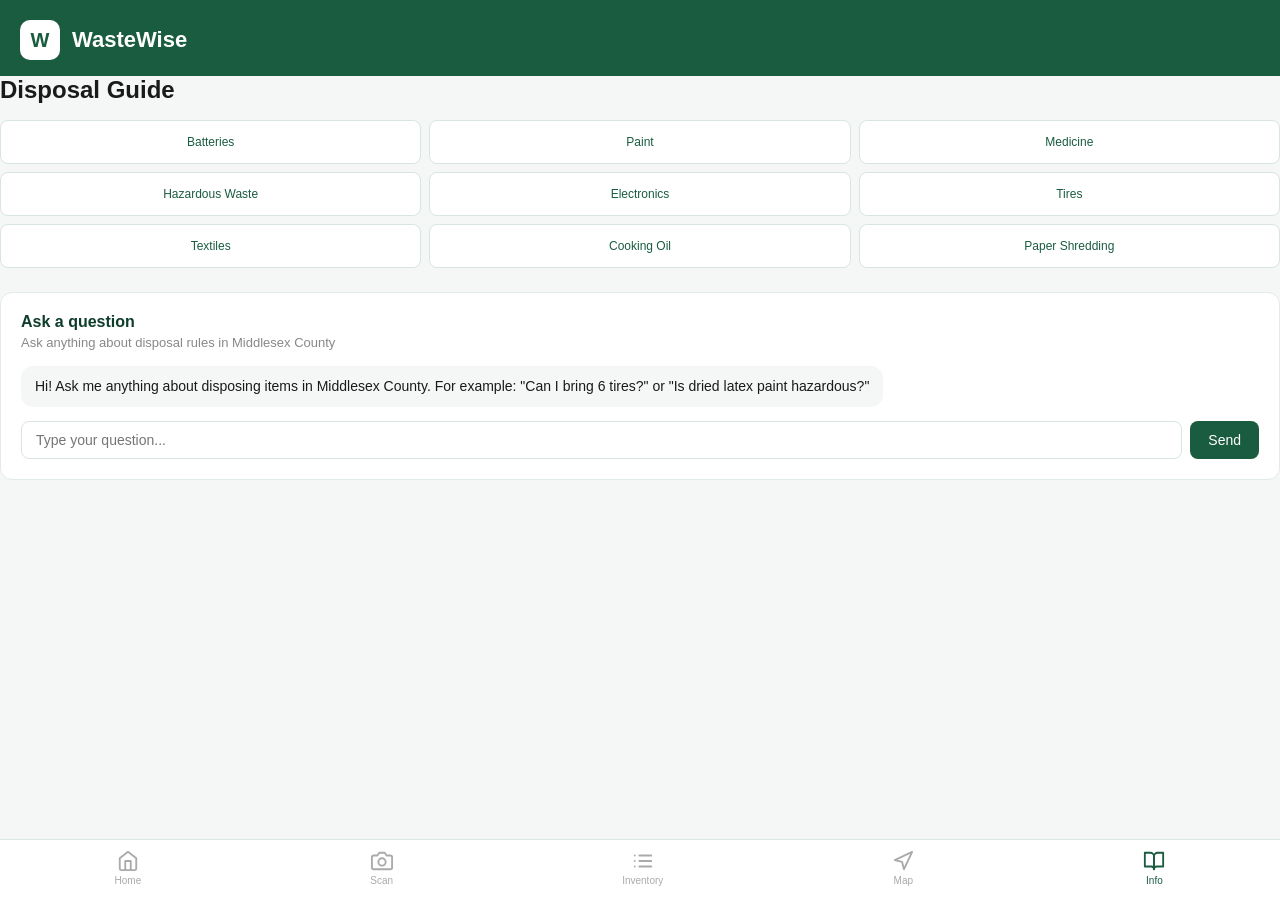
==== frontend/info.html @ eec0df0b "add info page and chatbot" ====
<!DOCTYPE html>
<html lang="en">
<head>
  <meta charset="UTF-8" />
  <meta name="viewport" content="width=device-width, initial-scale=1.0" />
  <title>Info — WasteWise</title>
  <link rel="stylesheet" href="css/style.css" />
</head>
<body>

  <header class="header">
    <div class="header-inner">
      <div class="logo-mark">W</div>
      <div class="logo-text">WasteWise</div>
    </div>
  </header>

  <section class="page-wrap">
    <h1 class="page-title" style="margin-bottom:16px">Disposal Guide</h1>

    <!-- Category buttons -->
    <div class="info-grid">
      <button class="info-cat-btn" onclick="showCategory('rechargeable_batteries')">Batteries</button>
      <button class="info-cat-btn" onclick="showCategory('paint')">Paint</button>
      <button class="info-cat-btn" onclick="showCategory('medicine')">Medicine</button>
      <button class="info-cat-btn" onclick="showCategory('household_hazardous_waste')">Hazardous Waste</button>
      <button class="info-cat-btn" onclick="showCategory('electronics')">Electronics</button>
      <button class="info-cat-btn" onclick="showCategory('tires')">Tires</button>
      <button class="info-cat-btn" onclick="showCategory('textiles')">Textiles</button>
      <button class="info-cat-btn" onclick="showCategory('cooking_oil')">Cooking Oil</button>
      <button class="info-cat-btn" onclick="showCategory('paper_shredding')">Paper Shredding</button>
    </div>

    <!-- Category detail panel -->
    <div class="cat-detail" id="cat-detail" style="display:none">
      <button class="back-btn" onclick="hideCategory()">Back to categories</button>
      <div class="cat-detail-name" id="cat-detail-name"></div>
      <div class="cat-detail-rules" id="cat-detail-rules"></div>
      <div class="cat-detail-section">Accepted items</div>
      <ul class="cat-detail-list" id="cat-accepted"></ul>
      <div class="cat-detail-section">Not accepted</div>
      <ul class="cat-detail-list" id="cat-not-accepted"></ul>
      <div class="cat-detail-section">Important rules</div>
      <ul class="cat-detail-list" id="cat-nuances"></ul>
    </div>

    <!-- AI Chatbot -->
    <div class="chatbot-wrap" id="chatbot-wrap">
      <div class="chatbot-title">Ask a question</div>
      <div class="chatbot-subtitle">Ask anything about disposal rules in Middlesex County</div>
      <div class="chat-messages" id="chat-messages">
        <div class="chat-bubble assistant">Hi! Ask me anything about disposing items in Middlesex County. For example: "Can I bring 6 tires?" or "Is dried latex paint hazardous?"</div>
      </div>
      <div class="chat-input-row">
        <input type="text" id="chat-input" class="chat-input" placeholder="Type your question..." />
        <button class="chat-send-btn" id="chat-send-btn">Send</button>
      </div>
    </div>
  </section>

  <nav class="bottom-nav">
    <a href="index.html" class="nav-item">
      <svg width="22" height="22" viewBox="0 0 24 24" fill="none" stroke="currentColor" stroke-width="2" stroke-linecap="round" stroke-linejoin="round"><path d="M3 9l9-7 9 7v11a2 2 0 0 1-2 2H5a2 2 0 0 1-2-2z"/><polyline points="9 22 9 12 15 12 15 22"/></svg>
      <span>Home</span>
    </a>
    <a href="scanner.html" class="nav-item">
      <svg width="22" height="22" viewBox="0 0 24 24" fill="none" stroke="currentColor" stroke-width="2" stroke-linecap="round" stroke-linejoin="round"><path d="M23 19a2 2 0 0 1-2 2H3a2 2 0 0 1-2-2V8a2 2 0 0 1 2-2h4l2-3h6l2 3h4a2 2 0 0 1 2 2z"/><circle cx="12" cy="13" r="4"/></svg>
      <span>Scan</span>
    </a>
    <a href="inventory.html" class="nav-item">
      <svg width="22" height="22" viewBox="0 0 24 24" fill="none" stroke="currentColor" stroke-width="2" stroke-linecap="round" stroke-linejoin="round"><line x1="8" y1="6" x2="21" y2="6"/><line x1="8" y1="12" x2="21" y2="12"/><line x1="8" y1="18" x2="21" y2="18"/><line x1="3" y1="6" x2="3.01" y2="6"/><line x1="3" y1="12" x2="3.01" y2="12"/><line x1="3" y1="18" x2="3.01" y2="18"/></svg>
      <span>Inventory</span>
    </a>
    <a href="map.html" class="nav-item">
      <svg width="22" height="22" viewBox="0 0 24 24" fill="none" stroke="currentColor" stroke-width="2" stroke-linecap="round" stroke-linejoin="round"><polygon points="3 11 22 2 13 21 11 13 3 11"/></svg>
      <span>Map</span>
    </a>
    <a href="info.html" class="nav-item active">
      <svg width="22" height="22" viewBox="0 0 24 24" fill="none" stroke="currentColor" stroke-width="2" stroke-linecap="round" stroke-linejoin="round"><path d="M2 3h6a4 4 0 0 1 4 4v14a3 3 0 0 0-3-3H2z"/><path d="M22 3h-6a4 4 0 0 0-4 4v14a3 3 0 0 1 3-3h7z"/></svg>
      <span>Info</span>
    </a>
  </nav>

  <script src="js/info.js"></script>
</body>
</html>
---- frontend/css/style.css ----
* {
    margin: 0;
    padding: 0;
    box-sizing: border-box;
  }
  
  body {
    font-family: -apple-system, BlinkMacSystemFont, "Segoe UI", sans-serif;
    background: #f4f7f5;
    color: #1a1a1a;
    padding-bottom: 80px;
  }
  
  a {
    text-decoration: none;
    color: inherit;
  }
  
  .header {
    background: #1a5c40;
    color: white;
    padding: 20px 20px 16px;
  }
  
  .header-inner {
    display: flex;
    align-items: center;
    gap: 12px;
  }
  
  .logo-mark {
    width: 40px;
    height: 40px;
    background: white;
    color: #1a5c40;
    border-radius: 10px;
    font-size: 20px;
    font-weight: 800;
    display: flex;
    align-items: center;
    justify-content: center;
  }
  
  .logo-text {
    font-size: 22px;
    font-weight: 700;
  }
  
  .tagline {
    font-size: 12px;
    opacity: 0.75;
    margin-top: 6px;
    margin-left: 52px;
  }
  
  .hero {
    background: white;
    text-align: center;
    padding: 36px 24px 28px;
    border-bottom: 1px solid #e2ebe6;
  }
  
  .hero-label {
    font-size: 14px;
    color: #666;
    margin-bottom: 16px;
  }
  
  .scan-btn {
    display: inline-block;
    background: #1a5c40;
    color: white;
    font-size: 16px;
    font-weight: 600;
    padding: 16px 48px;
    border-radius: 6px;
    transition: background 0.2s;
  }
  
  .scan-btn:hover {
    background: #144d35;
  }
  
  .hero-or {
    font-size: 12px;
    color: #999;
    margin-top: 14px;
  }
  
  .categories {
    padding: 20px 16px;
  }
  
  .cat-grid {
    display: grid;
    grid-template-columns: repeat(3, 1fr);
    gap: 8px;
  }
  
  .cat-btn {
    background: white;
    border: 1px solid #d8e6de;
    border-radius: 8px;
    padding: 14px 6px;
    text-align: center;
    font-size: 12px;
    font-weight: 500;
    color: #1a5c40;
    transition: background 0.15s;
  }
  
  .cat-btn:hover {
    background: #eaf3ee;
  }
  
  .why-us {
    padding: 24px 16px;
    background: white;
    border-top: 1px solid #e2ebe6;
    border-bottom: 1px solid #e2ebe6;
    margin-top: 8px;
  }
  
  .why-us h2,
  .how-to h2 {
    font-size: 16px;
    font-weight: 700;
    color: #1a5c40;
    margin-bottom: 16px;
  }
  
  .why-grid {
    display: grid;
    grid-template-columns: 1fr 1fr;
    gap: 10px;
  }
  
  .why-card {
    background: #f4f7f5;
    border-radius: 10px;
    padding: 14px 12px;
  }
  
  .why-title {
    font-size: 13px;
    font-weight: 600;
    margin-bottom: 5px;
  }
  
  .why-desc {
    font-size: 12px;
    color: #555;
    line-height: 1.55;
  }
  
  .how-to {
    padding: 24px 16px 28px;
  }
  
  .how-list {
    list-style: none;
    display: flex;
    flex-direction: column;
    gap: 12px;
  }
  
  .how-list li {
    display: flex;
    align-items: flex-start;
    gap: 14px;
    background: white;
    border-radius: 10px;
    padding: 14px;
    border: 1px solid #e2ebe6;
    font-size: 14px;
    color: #333;
    line-height: 1.5;
  }
  
  .how-num {
    width: 26px;
    height: 26px;
    background: #1a5c40;
    color: white;
    border-radius: 50%;
    font-size: 13px;
    font-weight: 700;
    display: flex;
    align-items: center;
    justify-content: center;
    flex-shrink: 0;
  }
  
  .bottom-nav {
    position: fixed;
    bottom: 0;
    left: 0;
    right: 0;
    background: white;
    border-top: 1px solid #dde8e2;
    display: flex;
    justify-content: space-around;
    padding: 10px 0 14px;
    z-index: 100;
  }
  
  .nav-item {
    display: flex;
    flex-direction: column;
    align-items: center;
    gap: 3px;
    color: #aaa;
    font-size: 10px;
    font-weight: 500;
  }
  
  .nav-item.active,
  .nav-item:hover {
    color: #1a5c40;
  }
  
  .nav-item span {
    font-size: 10px;
  }

  /* ── Scanner page ── */
.scanner-wrap {
    padding: 24px 16px;
    max-width: 480px;
    margin: 0 auto;
  }
  
  .scanner-instruction {
    font-size: 15px;
    color: #444;
    line-height: 1.6;
    text-align: center;
    margin-bottom: 24px;
  }
  
  .upload-box {
    display: flex;
    flex-direction: column;
    align-items: center;
    justify-content: center;
    gap: 14px;
    border: 2px dashed #a8cdbf;
    border-radius: 14px;
    padding: 48px 24px;
    cursor: pointer;
    background: white;
    transition: background 0.15s;
  }
  
  .upload-box:hover {
    background: #eaf3ee;
  }
  
  .upload-label {
    font-size: 14px;
    color: #1a5c40;
    font-weight: 500;
    text-align: center;
  }
  
  .preview-img {
    width: 100%;
    border-radius: 12px;
    margin-bottom: 16px;
    object-fit: cover;
    max-height: 300px;
  }
  
  .analyzing-msg {
    text-align: center;
    font-size: 15px;
    color: #1a5c40;
    font-weight: 500;
    padding: 16px;
    animation: pulse 1.5s ease-in-out infinite;
  }
  
  @keyframes pulse {
    0%, 100% { opacity: 1; }
    50% { opacity: 0.4; }
  }
  
  .result-card {
    background: #1a5c40;
    color: white;
    border-radius: 12px;
    padding: 20px;
    margin-bottom: 16px;
  }
  
  .result-item-name {
    font-size: 20px;
    font-weight: 700;
    margin-bottom: 4px;
  }
  
  .result-category {
    font-size: 13px;
    opacity: 0.8;
  }
  
  .result-section {
    background: white;
    border-radius: 12px;
    padding: 16px;
    margin-bottom: 12px;
    border: 1px solid #e2ebe6;
  }
  
  .result-section-title {
    font-size: 12px;
    font-weight: 700;
    text-transform: uppercase;
    letter-spacing: 0.06em;
    color: #1a5c40;
    margin-bottom: 10px;
  }
  
  .result-rules {
    font-size: 14px;
    color: #333;
    line-height: 1.6;
  }
  
  .location-card {
    border: 1px solid #e2ebe6;
    border-radius: 10px;
    padding: 12px 14px;
    margin-bottom: 8px;
    background: #f9fbfa;
  }
  
  .location-name {
    font-size: 14px;
    font-weight: 600;
    color: #1a1a1a;
    margin-bottom: 4px;
  }
  
  .location-address {
    font-size: 12px;
    color: #666;
    margin-bottom: 4px;
  }
  
  .location-hours {
    font-size: 12px;
    color: #1a5c40;
    font-weight: 500;
    margin-bottom: 8px;
  }
  
  .directions-btn {
    font-size: 12px;
    color: white;
    background: #1a5c40;
    border: none;
    border-radius: 6px;
    padding: 6px 14px;
    cursor: pointer;
    font-weight: 500;
  }
  
  .result-actions {
    display: flex;
    flex-direction: column;
    gap: 10px;
    margin-top: 16px;
  }
  
  .action-btn {
    width: 100%;
    padding: 15px;
    border-radius: 8px;
    font-size: 15px;
    font-weight: 600;
    cursor: pointer;
    border: none;
    transition: background 0.2s;
  }
  
  .action-btn.primary {
    background: #1a5c40;
    color: white;
  }
  
  .action-btn.secondary {
    background: white;
    color: #1a5c40;
    border: 1px solid #1a5c40;
  }
  
  .rescan-btn {
    display: block;
    width: 100%;
    margin-top: 12px;
    padding: 12px;
    background: white;
    border: 1px solid #1a5c40;
    color: #1a5c40;
    border-radius: 8px;
    font-size: 14px;
    font-weight: 500;
    cursor: pointer;
  }
  
  .error-msg {
    background: #fff0f0;
    border: 1px solid #f5c6c6;
    border-radius: 10px;
    padding: 16px;
    font-size: 14px;
    color: #c0392b;
    text-align: center;
    margin-bottom: 16px;
    line-height: 1.5;
  }

  /* ── Info page ── */
.info-grid {
  display: grid;
  grid-template-columns: repeat(3, 1fr);
  gap: 8px;
  margin-bottom: 24px;
}

.info-cat-btn {
  background: white;
  border: 1px solid #d8e6de;
  border-radius: 8px;
  padding: 14px 6px;
  text-align: center;
  font-size: 12px;
  font-weight: 500;
  color: #1a5c40;
  cursor: pointer;
  transition: background 0.15s;
}

.info-cat-btn:hover {
  background: #eaf3ee;
}

.cat-detail {
  background: white;
  border: 1px solid #e2ebe6;
  border-radius: 12px;
  padding: 20px;
  margin-bottom: 24px;
}

.back-btn {
  font-size: 13px;
  color: #1a5c40;
  background: none;
  border: none;
  cursor: pointer;
  padding: 0;
  margin-bottom: 14px;
  font-weight: 500;
}

.cat-detail-name {
  font-size: 18px;
  font-weight: 700;
  color: #0f3d2b;
  margin-bottom: 8px;
}

.cat-detail-rules {
  font-size: 14px;
  color: #444;
  line-height: 1.6;
  margin-bottom: 16px;
}

.cat-detail-section {
  font-size: 11px;
  font-weight: 700;
  text-transform: uppercase;
  letter-spacing: 0.06em;
  color: #1a5c40;
  margin-bottom: 6px;
  margin-top: 12px;
}

.cat-detail-list {
  padding-left: 18px;
  margin: 0 0 8px;
}

.cat-detail-list li {
  font-size: 13px;
  color: #444;
  line-height: 1.7;
}

/* ── Chatbot ── */
.chatbot-wrap {
  background: white;
  border: 1px solid #e2ebe6;
  border-radius: 12px;
  padding: 20px;
  margin-bottom: 24px;
}

.chatbot-title {
  font-size: 16px;
  font-weight: 700;
  color: #0f3d2b;
  margin-bottom: 4px;
}

.chatbot-subtitle {
  font-size: 13px;
  color: #888;
  margin-bottom: 16px;
}

.chat-messages {
  display: flex;
  flex-direction: column;
  gap: 10px;
  margin-bottom: 14px;
  max-height: 300px;
  overflow-y: auto;
}

.chat-bubble {
  padding: 10px 14px;
  border-radius: 12px;
  font-size: 14px;
  line-height: 1.5;
  max-width: 85%;
}

.chat-bubble.assistant {
  background: #f4f7f5;
  color: #1a1a1a;
  align-self: flex-start;
}

.chat-bubble.user {
  background: #1a5c40;
  color: white;
  align-self: flex-end;
}

.chat-bubble.thinking {
  opacity: 0.5;
  font-style: italic;
}

.chat-input-row {
  display: flex;
  gap: 8px;
}

.chat-input {
  flex: 1;
  padding: 10px 14px;
  border: 1px solid #d8e6de;
  border-radius: 8px;
  font-size: 14px;
  outline: none;
}

.chat-input:focus {
  border-color: #1a5c40;
}

.chat-send-btn {
  background: #1a5c40;
  color: white;
  border: none;
  border-radius: 8px;
  padding: 10px 18px;
  font-size: 14px;
  font-weight: 500;
  cursor: pointer;
}
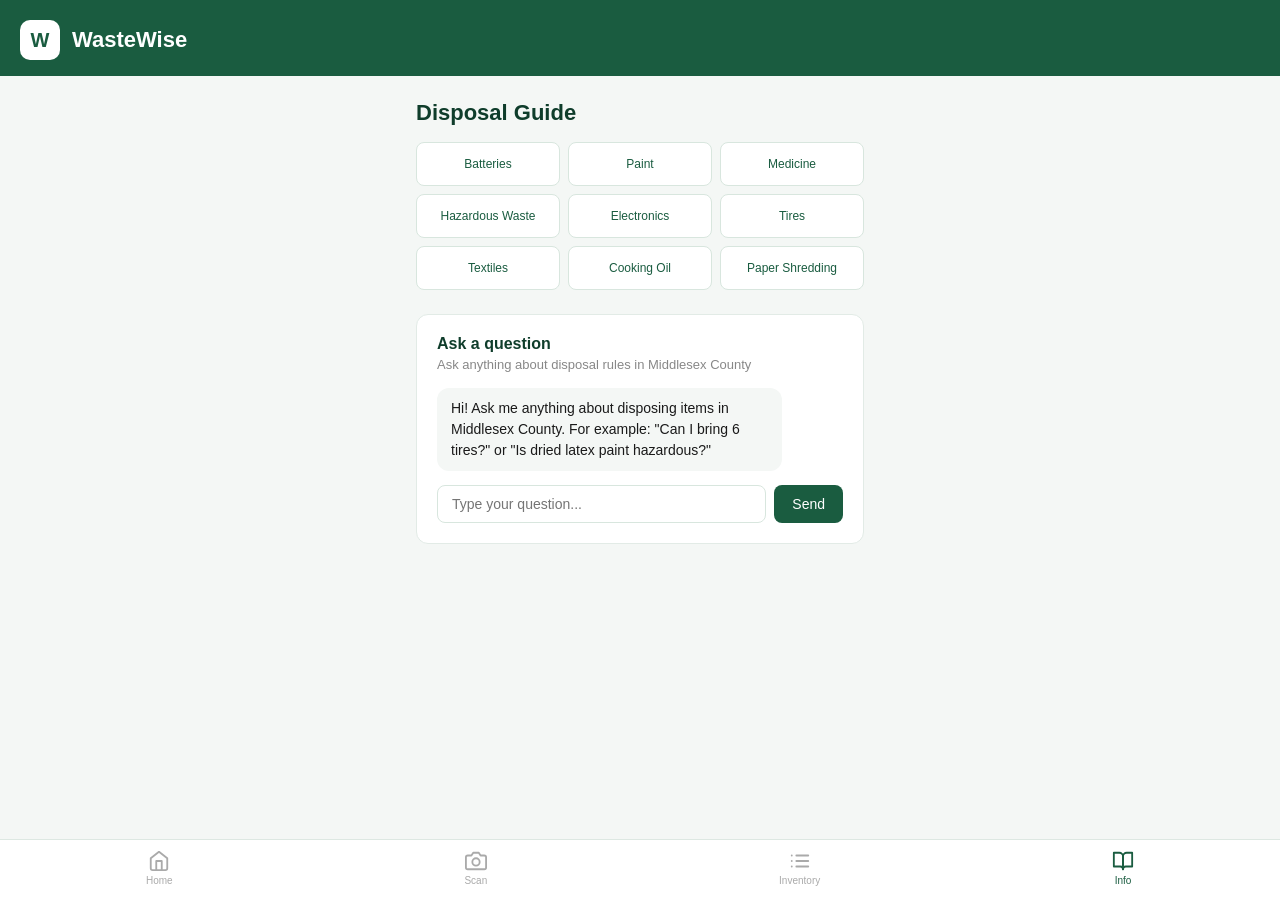
==== commit 448828ae: "remove map from info nav" ====
--- a/frontend/info.html
+++ b/frontend/info.html
@@ -71,10 +71,7 @@
       <svg width="22" height="22" viewBox="0 0 24 24" fill="none" stroke="currentColor" stroke-width="2" stroke-linecap="round" stroke-linejoin="round"><line x1="8" y1="6" x2="21" y2="6"/><line x1="8" y1="12" x2="21" y2="12"/><line x1="8" y1="18" x2="21" y2="18"/><line x1="3" y1="6" x2="3.01" y2="6"/><line x1="3" y1="12" x2="3.01" y2="12"/><line x1="3" y1="18" x2="3.01" y2="18"/></svg>
       <span>Inventory</span>
     </a>
-    <a href="map.html" class="nav-item">
-      <svg width="22" height="22" viewBox="0 0 24 24" fill="none" stroke="currentColor" stroke-width="2" stroke-linecap="round" stroke-linejoin="round"><polygon points="3 11 22 2 13 21 11 13 3 11"/></svg>
-      <span>Map</span>
-    </a>
+  
     <a href="info.html" class="nav-item active">
       <svg width="22" height="22" viewBox="0 0 24 24" fill="none" stroke="currentColor" stroke-width="2" stroke-linecap="round" stroke-linejoin="round"><path d="M2 3h6a4 4 0 0 1 4 4v14a3 3 0 0 0-3-3H2z"/><path d="M22 3h-6a4 4 0 0 0-4 4v14a3 3 0 0 1 3-3h7z"/></svg>
       <span>Info</span>
--- a/frontend/css/style.css
+++ b/frontend/css/style.css
@@ -421,6 +421,159 @@
     line-height: 1.5;
   }
 
+  /* ── Inventory page ── */
+.page-wrap {
+  padding: 24px 16px;
+  max-width: 480px;
+  margin: 0 auto;
+}
+
+.page-title-row {
+  display: flex;
+  align-items: center;
+  justify-content: space-between;
+  margin-bottom: 16px;
+}
+
+.page-title {
+  font-size: 22px;
+  font-weight: 700;
+  color: #0f3d2b;
+}
+
+.clear-btn {
+  font-size: 12px;
+  color: #1a5c40;
+  background: none;
+  border: 1px solid #1a5c40;
+  border-radius: 6px;
+  padding: 6px 12px;
+  cursor: pointer;
+}
+
+.filter-tabs {
+  display: flex;
+  gap: 8px;
+  margin-bottom: 20px;
+}
+
+.filter-tab {
+  padding: 8px 16px;
+  border-radius: 99px;
+  border: 1px solid #d8e6de;
+  background: white;
+  font-size: 13px;
+  font-weight: 500;
+  color: #555;
+  cursor: pointer;
+}
+
+.filter-tab.active {
+  background: #1a5c40;
+  color: white;
+  border-color: #1a5c40;
+}
+
+.empty-state {
+  text-align: center;
+  padding: 48px 24px;
+}
+
+.empty-icon {
+  font-size: 32px;
+  margin-bottom: 12px;
+  color: #ccc;
+}
+
+.empty-title {
+  font-size: 16px;
+  font-weight: 600;
+  color: #333;
+  margin-bottom: 6px;
+}
+
+.empty-desc {
+  font-size: 14px;
+  color: #888;
+}
+
+.inventory-card {
+  background: white;
+  border: 1px solid #e2ebe6;
+  border-radius: 12px;
+  padding: 16px;
+  margin-bottom: 12px;
+}
+
+.inventory-card.disposed {
+  opacity: 0.5;
+}
+
+.inv-card-top {
+  display: flex;
+  justify-content: space-between;
+  align-items: flex-start;
+  margin-bottom: 10px;
+}
+
+.inv-item-name {
+  font-size: 16px;
+  font-weight: 600;
+  color: #1a1a1a;
+  margin-bottom: 3px;
+  text-transform: capitalize;
+}
+
+.inv-category {
+  font-size: 12px;
+  color: #1a5c40;
+  font-weight: 500;
+  margin-bottom: 3px;
+}
+
+.inv-date {
+  font-size: 11px;
+  color: #aaa;
+}
+
+.inv-rules {
+  font-size: 13px;
+  color: #555;
+  line-height: 1.5;
+  margin-bottom: 10px;
+}
+
+.inv-location {
+  background: #f4f7f5;
+  border-radius: 8px;
+  padding: 10px 12px;
+}
+
+.inv-location-name {
+  font-size: 13px;
+  font-weight: 600;
+  color: #1a1a1a;
+  margin-bottom: 2px;
+}
+
+.inv-location-address {
+  font-size: 12px;
+  color: #666;
+  margin-bottom: 8px;
+}
+
+.checkbox-wrap {
+  display: flex;
+  align-items: center;
+  cursor: pointer;
+}
+
+.checkbox-wrap input {
+  width: 20px;
+  height: 20px;
+  accent-color: #1a5c40;
+  cursor: pointer;
+}
   /* ── Info page ── */
 .info-grid {
   display: grid;
@@ -584,3 +737,33 @@
   font-weight: 500;
   cursor: pointer;
 }
+/* ---------- Reminders page ---------- */
+.notif-header { display: flex; align-items: center; gap: 12px; padding: 20px 16px 8px; }
+.notif-header h1 { margin: 0; font-size: 1.5rem; color: #1a5c40; }
+.notif-back { color: #1a5c40; display: flex; }
+.notif-main { padding: 0 16px 100px; max-width: 600px; margin: 0 auto; }
+.notif-settings { background: #fff; border: 1px solid #e3ebe6; border-radius: 12px; padding: 4px 16px; margin-bottom: 8px; }
+.notif-row { display: flex; justify-content: space-between; align-items: center; gap: 12px; padding: 12px 0; }
+.notif-row + .notif-row { border-top: 1px solid #eef3f0; }
+.notif-label { font-weight: 600; color: #1f2d27; }
+.notif-sub { font-size: 0.85rem; color: #6b7c74; margin-top: 2px; }
+.notif-btn { background: #1a5c40; color: #fff; border: none; border-radius: 8px; padding: 8px 14px; font-weight: 600; font-family: inherit; cursor: pointer; }
+.notif-btn:disabled { background: #b9cbc2; cursor: default; }
+.notif-btn.secondary { background: #fff; color: #1a5c40; border: 1px solid #1a5c40; }
+#freq { padding: 8px; border-radius: 8px; border: 1px solid #cfdcd5; font: inherit; }
+.notif-heading { font-size: 1rem; color: #1f2d27; margin: 20px 0 10px; display: flex; align-items: center; gap: 8px; }
+.notif-count { background: #c0392b; color: #fff; border-radius: 999px; font-size: 0.75rem; padding: 2px 8px; }
+.notif-card { background: #fff; border: 1px solid #e3ebe6; border-left: 4px solid #1a5c40; border-radius: 12px; padding: 14px 16px; margin-bottom: 10px; }
+.notif-card.overdue { border-left-color: #c0392b; }
+.notif-card-top { display: flex; justify-content: space-between; gap: 8px; }
+.notif-item { font-weight: 600; color: #1f2d27; }
+.notif-when { font-size: 0.8rem; color: #6b7c74; white-space: nowrap; }
+.notif-card.overdue .notif-when { color: #c0392b; font-weight: 600; }
+.notif-cat { font-size: 0.85rem; color: #6b7c74; margin: 4px 0 10px; }
+.notif-actions { display: flex; gap: 8px; flex-wrap: wrap; }
+.notif-actions .notif-btn { padding: 6px 12px; font-size: 0.85rem; }
+.notif-empty { text-align: center; color: #6b7c74; padding: 40px 16px; }
+
+/* ---------- Reminder bell (homepage) ---------- */
+.reminder-bell { position: fixed; top: 14px; right: 16px; width: 42px; height: 42px; border-radius: 50%; background: #fff; color: #1a5c40; display: flex; align-items: center; justify-content: center; box-shadow: 0 2px 8px rgba(0,0,0,0.12); z-index: 1000; }
+.reminder-badge { position: absolute; top: -2px; right: -2px; min-width: 18px; height: 18px; padding: 0 5px; border-radius: 9px; background: #c0392b; color: #fff; font-size: 0.7rem; font-weight: 700; display: none; align-items: center; justify-content: center; }
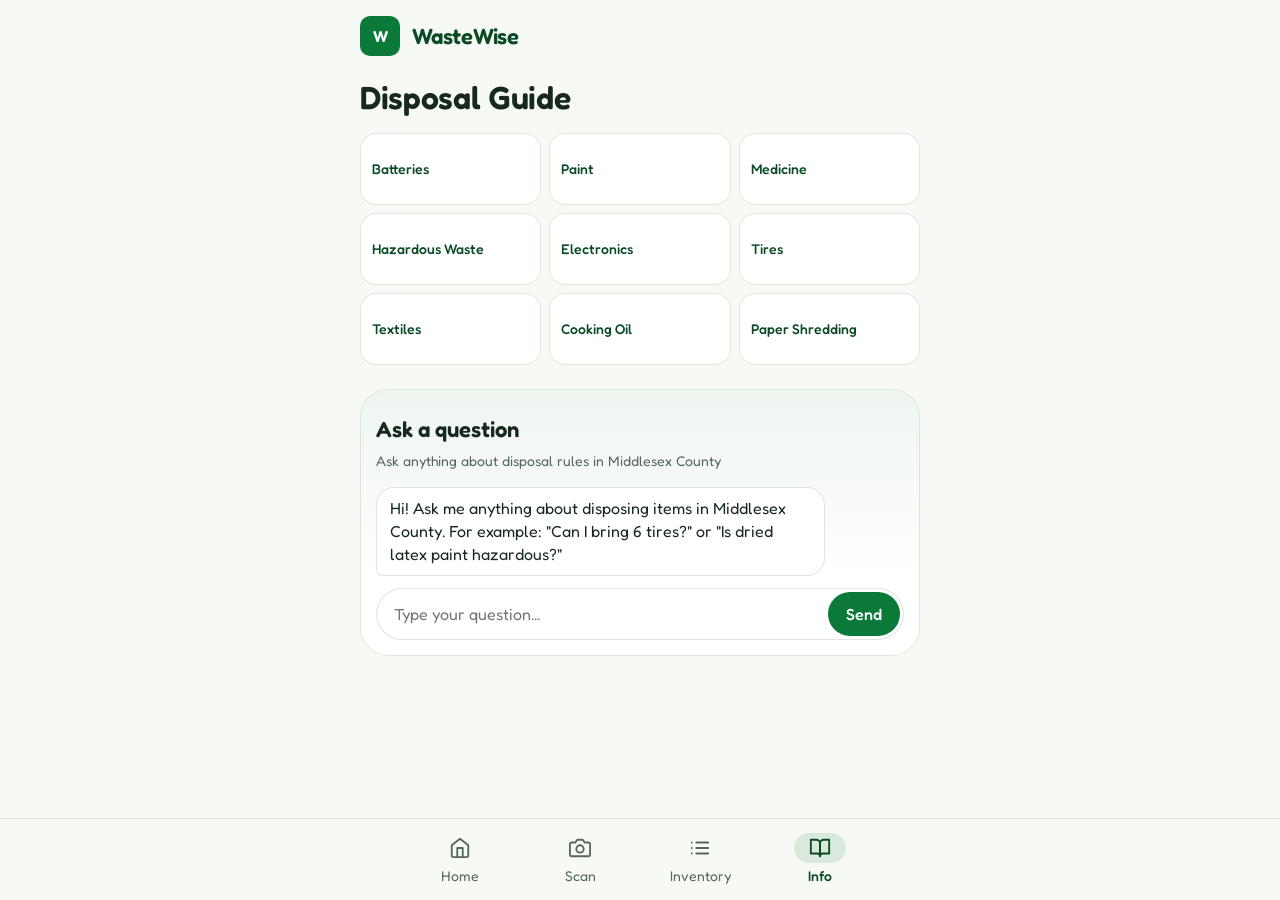
==== commit f75c9fdb: "Remove em dashes, tone down copy" ====
--- a/frontend/info.html
+++ b/frontend/info.html
@@ -3,7 +3,7 @@
 <head>
   <meta charset="UTF-8" />
   <meta name="viewport" content="width=device-width, initial-scale=1.0" />
-  <title>Info — WasteWise</title>
+  <title>Info | WasteWise</title>
   <link rel="stylesheet" href="css/style.css" />
 </head>
 <body>
--- a/frontend/css/style.css
+++ b/frontend/css/style.css
@@ -1,769 +1,542 @@
-* {
-    margin: 0;
-    padding: 0;
-    box-sizing: border-box;
-  }
-  
-  body {
-    font-family: -apple-system, BlinkMacSystemFont, "Segoe UI", sans-serif;
-    background: #f4f7f5;
-    color: #1a1a1a;
-    padding-bottom: 80px;
-  }
-  
-  a {
-    text-decoration: none;
-    color: inherit;
-  }
-  
-  .header {
-    background: #1a5c40;
-    color: white;
-    padding: 20px 20px 16px;
-  }
-  
-  .header-inner {
-    display: flex;
-    align-items: center;
-    gap: 12px;
-  }
-  
-  .logo-mark {
-    width: 40px;
-    height: 40px;
-    background: white;
-    color: #1a5c40;
-    border-radius: 10px;
-    font-size: 20px;
-    font-weight: 800;
-    display: flex;
-    align-items: center;
-    justify-content: center;
-  }
-  
-  .logo-text {
-    font-size: 22px;
-    font-weight: 700;
-  }
-  
-  .tagline {
-    font-size: 12px;
-    opacity: 0.75;
-    margin-top: 6px;
-    margin-left: 52px;
-  }
-  
-  .hero {
-    background: white;
-    text-align: center;
-    padding: 36px 24px 28px;
-    border-bottom: 1px solid #e2ebe6;
-  }
-  
-  .hero-label {
-    font-size: 14px;
-    color: #666;
-    margin-bottom: 16px;
-  }
-  
-  .scan-btn {
-    display: inline-block;
-    background: #1a5c40;
-    color: white;
-    font-size: 16px;
-    font-weight: 600;
-    padding: 16px 48px;
-    border-radius: 6px;
-    transition: background 0.2s;
-  }
-  
-  .scan-btn:hover {
-    background: #144d35;
-  }
-  
-  .hero-or {
-    font-size: 12px;
-    color: #999;
-    margin-top: 14px;
-  }
-  
-  .categories {
-    padding: 20px 16px;
-  }
-  
-  .cat-grid {
-    display: grid;
-    grid-template-columns: repeat(3, 1fr);
-    gap: 8px;
-  }
-  
-  .cat-btn {
-    background: white;
-    border: 1px solid #d8e6de;
-    border-radius: 8px;
-    padding: 14px 6px;
-    text-align: center;
-    font-size: 12px;
-    font-weight: 500;
-    color: #1a5c40;
-    transition: background 0.15s;
-  }
-  
-  .cat-btn:hover {
-    background: #eaf3ee;
-  }
-  
-  .why-us {
-    padding: 24px 16px;
-    background: white;
-    border-top: 1px solid #e2ebe6;
-    border-bottom: 1px solid #e2ebe6;
-    margin-top: 8px;
-  }
-  
-  .why-us h2,
-  .how-to h2 {
-    font-size: 16px;
-    font-weight: 700;
-    color: #1a5c40;
-    margin-bottom: 16px;
-  }
-  
-  .why-grid {
-    display: grid;
-    grid-template-columns: 1fr 1fr;
-    gap: 10px;
-  }
-  
-  .why-card {
-    background: #f4f7f5;
-    border-radius: 10px;
-    padding: 14px 12px;
-  }
-  
-  .why-title {
-    font-size: 13px;
-    font-weight: 600;
-    margin-bottom: 5px;
-  }
-  
-  .why-desc {
-    font-size: 12px;
-    color: #555;
-    line-height: 1.55;
-  }
-  
-  .how-to {
-    padding: 24px 16px 28px;
-  }
-  
-  .how-list {
-    list-style: none;
-    display: flex;
-    flex-direction: column;
-    gap: 12px;
-  }
-  
-  .how-list li {
-    display: flex;
-    align-items: flex-start;
-    gap: 14px;
-    background: white;
-    border-radius: 10px;
-    padding: 14px;
-    border: 1px solid #e2ebe6;
-    font-size: 14px;
-    color: #333;
-    line-height: 1.5;
-  }
-  
-  .how-num {
-    width: 26px;
-    height: 26px;
-    background: #1a5c40;
-    color: white;
-    border-radius: 50%;
-    font-size: 13px;
-    font-weight: 700;
-    display: flex;
-    align-items: center;
-    justify-content: center;
-    flex-shrink: 0;
-  }
-  
-  .bottom-nav {
-    position: fixed;
-    bottom: 0;
-    left: 0;
-    right: 0;
-    background: white;
-    border-top: 1px solid #dde8e2;
-    display: flex;
-    justify-content: space-around;
-    padding: 10px 0 14px;
-    z-index: 100;
-  }
-  
-  .nav-item {
-    display: flex;
-    flex-direction: column;
-    align-items: center;
-    gap: 3px;
-    color: #aaa;
-    font-size: 10px;
-    font-weight: 500;
-  }
-  
-  .nav-item.active,
-  .nav-item:hover {
-    color: #1a5c40;
-  }
-  
-  .nav-item span {
-    font-size: 10px;
-  }
-
-  /* ── Scanner page ── */
-.scanner-wrap {
-    padding: 24px 16px;
-    max-width: 480px;
-    margin: 0 auto;
-  }
-  
-  .scanner-instruction {
-    font-size: 15px;
-    color: #444;
-    line-height: 1.6;
-    text-align: center;
-    margin-bottom: 24px;
-  }
-  
-  .upload-box {
-    display: flex;
-    flex-direction: column;
-    align-items: center;
-    justify-content: center;
-    gap: 14px;
-    border: 2px dashed #a8cdbf;
-    border-radius: 14px;
-    padding: 48px 24px;
-    cursor: pointer;
-    background: white;
-    transition: background 0.15s;
-  }
-  
-  .upload-box:hover {
-    background: #eaf3ee;
-  }
-  
-  .upload-label {
-    font-size: 14px;
-    color: #1a5c40;
-    font-weight: 500;
-    text-align: center;
-  }
-  
-  .preview-img {
-    width: 100%;
-    border-radius: 12px;
-    margin-bottom: 16px;
-    object-fit: cover;
-    max-height: 300px;
-  }
-  
-  .analyzing-msg {
-    text-align: center;
-    font-size: 15px;
-    color: #1a5c40;
-    font-weight: 500;
-    padding: 16px;
-    animation: pulse 1.5s ease-in-out infinite;
-  }
-  
-  @keyframes pulse {
-    0%, 100% { opacity: 1; }
-    50% { opacity: 0.4; }
-  }
-  
-  .result-card {
-    background: #1a5c40;
-    color: white;
-    border-radius: 12px;
-    padding: 20px;
-    margin-bottom: 16px;
-  }
-  
-  .result-item-name {
-    font-size: 20px;
-    font-weight: 700;
-    margin-bottom: 4px;
-  }
-  
-  .result-category {
-    font-size: 13px;
-    opacity: 0.8;
-  }
-  
-  .result-section {
-    background: white;
-    border-radius: 12px;
-    padding: 16px;
-    margin-bottom: 12px;
-    border: 1px solid #e2ebe6;
-  }
-  
-  .result-section-title {
-    font-size: 12px;
-    font-weight: 700;
-    text-transform: uppercase;
-    letter-spacing: 0.06em;
-    color: #1a5c40;
-    margin-bottom: 10px;
-  }
-  
-  .result-rules {
-    font-size: 14px;
-    color: #333;
-    line-height: 1.6;
-  }
-  
-  .location-card {
-    border: 1px solid #e2ebe6;
-    border-radius: 10px;
-    padding: 12px 14px;
-    margin-bottom: 8px;
-    background: #f9fbfa;
-  }
-  
-  .location-name {
-    font-size: 14px;
-    font-weight: 600;
-    color: #1a1a1a;
-    margin-bottom: 4px;
-  }
-  
-  .location-address {
-    font-size: 12px;
-    color: #666;
-    margin-bottom: 4px;
-  }
-  
-  .location-hours {
-    font-size: 12px;
-    color: #1a5c40;
-    font-weight: 500;
-    margin-bottom: 8px;
-  }
-  
-  .directions-btn {
-    font-size: 12px;
-    color: white;
-    background: #1a5c40;
-    border: none;
-    border-radius: 6px;
-    padding: 6px 14px;
-    cursor: pointer;
-    font-weight: 500;
-  }
-  
-  .result-actions {
-    display: flex;
-    flex-direction: column;
-    gap: 10px;
-    margin-top: 16px;
-  }
-  
-  .action-btn {
-    width: 100%;
-    padding: 15px;
-    border-radius: 8px;
-    font-size: 15px;
-    font-weight: 600;
-    cursor: pointer;
-    border: none;
-    transition: background 0.2s;
-  }
-  
-  .action-btn.primary {
-    background: #1a5c40;
-    color: white;
-  }
-  
-  .action-btn.secondary {
-    background: white;
-    color: #1a5c40;
-    border: 1px solid #1a5c40;
-  }
-  
-  .rescan-btn {
-    display: block;
-    width: 100%;
-    margin-top: 12px;
-    padding: 12px;
-    background: white;
-    border: 1px solid #1a5c40;
-    color: #1a5c40;
-    border-radius: 8px;
-    font-size: 14px;
-    font-weight: 500;
-    cursor: pointer;
-  }
-  
-  .error-msg {
-    background: #fff0f0;
-    border: 1px solid #f5c6c6;
-    border-radius: 10px;
-    padding: 16px;
-    font-size: 14px;
-    color: #c0392b;
-    text-align: center;
-    margin-bottom: 16px;
-    line-height: 1.5;
-  }
-
-  /* ── Inventory page ── */
-.page-wrap {
-  padding: 24px 16px;
-  max-width: 480px;
-  margin: 0 auto;
-}
-
-.page-title-row {
-  display: flex;
+/* =========================================================
+   WasteWise shared styles
+   Palette is built from the logo green (#0b7a39) only.
+   Type: Fredoka, four sizes.
+   ========================================================= */
+
+@import url("https://fonts.googleapis.com/css2?family=Fredoka:wght@400;500;600&display=swap");
+
+:root {
+  --leaf: #0b7a39;
+  --leaf-hover: #096a31;
+  --forest: #0a4a25;
+  --moss: #4d8a62;
+  --sage: #d9eadc;
+  --mist: #eef5ef;
+
+  --paper: #f7f9f5;
+  --white: #ffffff;
+  --ink: #17291e;
+  --ink-soft: #56675c;
+  --line: #dde6de;
+
+  --alert: #b8432f;
+  --alert-soft: #f8e7e3;
+
+  --font: "Fredoka", system-ui, -apple-system, "Segoe UI", sans-serif;
+  --t-display: 2rem;
+  --t-title: 1.375rem;
+  --t-body: 1rem;
+  --t-small: 0.875rem;
+
+  --s1: 4px; --s2: 8px; --s3: 12px; --s4: 16px; --s5: 24px; --s6: 32px; --s7: 48px;
+
+  --r-sm: 10px;
+  --r-md: 16px;
+  --r-lg: 28px;
+  --r-pill: 999px;
+
+  --shadow: 0 1px 2px rgba(10, 74, 37, 0.06), 0 6px 20px rgba(10, 74, 37, 0.08);
+  --ease: 160ms ease;
+  --page: 560px;
+}
+
+/* ---------- Base ---------- */
+*, *::before, *::after { margin: 0; padding: 0; box-sizing: border-box; }
+
+body {
+  font-family: var(--font);
+  font-size: var(--t-body);
+  font-weight: 400;
+  line-height: 1.5;
+  color: var(--ink);
+  background: var(--paper);
+  padding-bottom: 88px;
+  -webkit-font-smoothing: antialiased;
+}
+
+a { color: inherit; text-decoration: none; }
+button, input, select, textarea { font: inherit; color: inherit; }
+img, svg { display: block; }
+
+:focus-visible { outline: 3px solid var(--moss); outline-offset: 2px; border-radius: 6px; }
+
+@media (prefers-reduced-motion: reduce) {
+  *, *::before, *::after { animation: none !important; transition: none !important; }
+}
+
+/* ---------- Buttons ---------- */
+.scan-btn, .action-btn, .rescan-btn, .directions-btn, .clear-btn, .chat-send-btn, .notif-btn {
+  display: inline-flex;
   align-items: center;
-  justify-content: space-between;
-  margin-bottom: 16px;
-}
-
-.page-title {
-  font-size: 22px;
-  font-weight: 700;
-  color: #0f3d2b;
-}
-
-.clear-btn {
-  font-size: 12px;
-  color: #1a5c40;
-  background: none;
-  border: 1px solid #1a5c40;
-  border-radius: 6px;
-  padding: 6px 12px;
-  cursor: pointer;
-}
-
-.filter-tabs {
-  display: flex;
-  gap: 8px;
-  margin-bottom: 20px;
-}
-
-.filter-tab {
-  padding: 8px 16px;
-  border-radius: 99px;
-  border: 1px solid #d8e6de;
-  background: white;
-  font-size: 13px;
-  font-weight: 500;
-  color: #555;
-  cursor: pointer;
-}
-
-.filter-tab.active {
-  background: #1a5c40;
-  color: white;
-  border-color: #1a5c40;
-}
-
-.empty-state {
-  text-align: center;
-  padding: 48px 24px;
-}
-
-.empty-icon {
-  font-size: 32px;
-  margin-bottom: 12px;
-  color: #ccc;
-}
-
-.empty-title {
-  font-size: 16px;
-  font-weight: 600;
-  color: #333;
-  margin-bottom: 6px;
-}
-
-.empty-desc {
-  font-size: 14px;
-  color: #888;
-}
-
-.inventory-card {
-  background: white;
-  border: 1px solid #e2ebe6;
-  border-radius: 12px;
-  padding: 16px;
-  margin-bottom: 12px;
-}
-
-.inventory-card.disposed {
-  opacity: 0.5;
-}
-
-.inv-card-top {
-  display: flex;
-  justify-content: space-between;
-  align-items: flex-start;
-  margin-bottom: 10px;
-}
-
-.inv-item-name {
-  font-size: 16px;
-  font-weight: 600;
-  color: #1a1a1a;
-  margin-bottom: 3px;
-  text-transform: capitalize;
-}
-
-.inv-category {
-  font-size: 12px;
-  color: #1a5c40;
-  font-weight: 500;
-  margin-bottom: 3px;
-}
-
-.inv-date {
-  font-size: 11px;
-  color: #aaa;
-}
-
-.inv-rules {
-  font-size: 13px;
-  color: #555;
-  line-height: 1.5;
-  margin-bottom: 10px;
-}
-
-.inv-location {
-  background: #f4f7f5;
-  border-radius: 8px;
-  padding: 10px 12px;
-}
-
-.inv-location-name {
-  font-size: 13px;
-  font-weight: 600;
-  color: #1a1a1a;
-  margin-bottom: 2px;
-}
-
-.inv-location-address {
-  font-size: 12px;
-  color: #666;
-  margin-bottom: 8px;
-}
-
-.checkbox-wrap {
-  display: flex;
-  align-items: center;
-  cursor: pointer;
-}
-
-.checkbox-wrap input {
-  width: 20px;
-  height: 20px;
-  accent-color: #1a5c40;
-  cursor: pointer;
-}
-  /* ── Info page ── */
-.info-grid {
-  display: grid;
-  grid-template-columns: repeat(3, 1fr);
-  gap: 8px;
-  margin-bottom: 24px;
-}
-
-.info-cat-btn {
-  background: white;
-  border: 1px solid #d8e6de;
-  border-radius: 8px;
-  padding: 14px 6px;
-  text-align: center;
-  font-size: 12px;
-  font-weight: 500;
-  color: #1a5c40;
-  cursor: pointer;
-  transition: background 0.15s;
-}
-
-.info-cat-btn:hover {
-  background: #eaf3ee;
-}
-
-.cat-detail {
-  background: white;
-  border: 1px solid #e2ebe6;
-  border-radius: 12px;
-  padding: 20px;
-  margin-bottom: 24px;
-}
-
-.back-btn {
-  font-size: 13px;
-  color: #1a5c40;
-  background: none;
+  justify-content: center;
+  gap: var(--s2);
   border: none;
-  cursor: pointer;
-  padding: 0;
-  margin-bottom: 14px;
-  font-weight: 500;
-}
-
-.cat-detail-name {
-  font-size: 18px;
-  font-weight: 700;
-  color: #0f3d2b;
-  margin-bottom: 8px;
-}
-
-.cat-detail-rules {
-  font-size: 14px;
-  color: #444;
-  line-height: 1.6;
-  margin-bottom: 16px;
-}
-
-.cat-detail-section {
-  font-size: 11px;
-  font-weight: 700;
-  text-transform: uppercase;
-  letter-spacing: 0.06em;
-  color: #1a5c40;
-  margin-bottom: 6px;
-  margin-top: 12px;
-}
-
-.cat-detail-list {
-  padding-left: 18px;
-  margin: 0 0 8px;
-}
-
-.cat-detail-list li {
-  font-size: 13px;
-  color: #444;
-  line-height: 1.7;
-}
-
-/* ── Chatbot ── */
-.chatbot-wrap {
-  background: white;
-  border: 1px solid #e2ebe6;
-  border-radius: 12px;
-  padding: 20px;
-  margin-bottom: 24px;
-}
-
-.chatbot-title {
-  font-size: 16px;
-  font-weight: 700;
-  color: #0f3d2b;
-  margin-bottom: 4px;
-}
-
-.chatbot-subtitle {
-  font-size: 13px;
-  color: #888;
-  margin-bottom: 16px;
-}
-
-.chat-messages {
-  display: flex;
-  flex-direction: column;
-  gap: 10px;
-  margin-bottom: 14px;
-  max-height: 300px;
-  overflow-y: auto;
-}
-
-.chat-bubble {
-  padding: 10px 14px;
-  border-radius: 12px;
-  font-size: 14px;
-  line-height: 1.5;
-  max-width: 85%;
-}
-
-.chat-bubble.assistant {
-  background: #f4f7f5;
-  color: #1a1a1a;
-  align-self: flex-start;
-}
-
-.chat-bubble.user {
-  background: #1a5c40;
-  color: white;
-  align-self: flex-end;
-}
-
-.chat-bubble.thinking {
-  opacity: 0.5;
-  font-style: italic;
-}
-
-.chat-input-row {
-  display: flex;
-  gap: 8px;
-}
-
-.chat-input {
-  flex: 1;
-  padding: 10px 14px;
-  border: 1px solid #d8e6de;
-  border-radius: 8px;
-  font-size: 14px;
-  outline: none;
-}
-
-.chat-input:focus {
-  border-color: #1a5c40;
-}
-
-.chat-send-btn {
-  background: #1a5c40;
-  color: white;
-  border: none;
-  border-radius: 8px;
-  padding: 10px 18px;
-  font-size: 14px;
+  border-radius: var(--r-pill);
   font-weight: 500;
   cursor: pointer;
-}
-/* ---------- Reminders page ---------- */
-.notif-header { display: flex; align-items: center; gap: 12px; padding: 20px 16px 8px; }
-.notif-header h1 { margin: 0; font-size: 1.5rem; color: #1a5c40; }
-.notif-back { color: #1a5c40; display: flex; }
-.notif-main { padding: 0 16px 100px; max-width: 600px; margin: 0 auto; }
-.notif-settings { background: #fff; border: 1px solid #e3ebe6; border-radius: 12px; padding: 4px 16px; margin-bottom: 8px; }
-.notif-row { display: flex; justify-content: space-between; align-items: center; gap: 12px; padding: 12px 0; }
-.notif-row + .notif-row { border-top: 1px solid #eef3f0; }
-.notif-label { font-weight: 600; color: #1f2d27; }
-.notif-sub { font-size: 0.85rem; color: #6b7c74; margin-top: 2px; }
-.notif-btn { background: #1a5c40; color: #fff; border: none; border-radius: 8px; padding: 8px 14px; font-weight: 600; font-family: inherit; cursor: pointer; }
-.notif-btn:disabled { background: #b9cbc2; cursor: default; }
-.notif-btn.secondary { background: #fff; color: #1a5c40; border: 1px solid #1a5c40; }
-#freq { padding: 8px; border-radius: 8px; border: 1px solid #cfdcd5; font: inherit; }
-.notif-heading { font-size: 1rem; color: #1f2d27; margin: 20px 0 10px; display: flex; align-items: center; gap: 8px; }
-.notif-count { background: #c0392b; color: #fff; border-radius: 999px; font-size: 0.75rem; padding: 2px 8px; }
-.notif-card { background: #fff; border: 1px solid #e3ebe6; border-left: 4px solid #1a5c40; border-radius: 12px; padding: 14px 16px; margin-bottom: 10px; }
-.notif-card.overdue { border-left-color: #c0392b; }
-.notif-card-top { display: flex; justify-content: space-between; gap: 8px; }
-.notif-item { font-weight: 600; color: #1f2d27; }
-.notif-when { font-size: 0.8rem; color: #6b7c74; white-space: nowrap; }
-.notif-card.overdue .notif-when { color: #c0392b; font-weight: 600; }
-.notif-cat { font-size: 0.85rem; color: #6b7c74; margin: 4px 0 10px; }
-.notif-actions { display: flex; gap: 8px; flex-wrap: wrap; }
-.notif-actions .notif-btn { padding: 6px 12px; font-size: 0.85rem; }
-.notif-empty { text-align: center; color: #6b7c74; padding: 40px 16px; }
-
-/* ---------- Reminder bell (homepage) ---------- */
-.reminder-bell { position: fixed; top: 14px; right: 16px; width: 42px; height: 42px; border-radius: 50%; background: #fff; color: #1a5c40; display: flex; align-items: center; justify-content: center; box-shadow: 0 2px 8px rgba(0,0,0,0.12); z-index: 1000; }
-.reminder-badge { position: absolute; top: -2px; right: -2px; min-width: 18px; height: 18px; padding: 0 5px; border-radius: 9px; background: #c0392b; color: #fff; font-size: 0.7rem; font-weight: 700; display: none; align-items: center; justify-content: center; }+  transition: background var(--ease), color var(--ease), transform var(--ease);
+}
+.scan-btn:active, .action-btn:active, .rescan-btn:active,
+.directions-btn:active, .chat-send-btn:active, .notif-btn:active { transform: scale(0.98); }
+
+.scan-btn, .action-btn.primary, .directions-btn, .chat-send-btn, .notif-btn {
+  background: var(--leaf);
+  color: var(--white);
+}
+.scan-btn:hover, .action-btn.primary:hover, .directions-btn:hover,
+.chat-send-btn:hover, .notif-btn:hover { background: var(--leaf-hover); }
+
+.action-btn.secondary, .rescan-btn, .clear-btn, .notif-btn.secondary {
+  background: var(--mist);
+  color: var(--forest);
+}
+.action-btn.secondary:hover, .rescan-btn:hover, .clear-btn:hover,
+.notif-btn.secondary:hover { background: var(--sage); }
+
+/* ---------- Header ---------- */
+.header { padding: var(--s4) var(--s4) var(--s3); background: var(--paper); }
+.header-inner {
+  display: flex;
+  align-items: center;
+  gap: var(--s3);
+  max-width: var(--page);
+  margin: 0 auto;
+}
+.home-band .header-inner { max-width: none; }
+.logo-img {
+  width: 40px;
+  height: 40px;
+  object-fit: contain;
+  border-radius: var(--r-sm);
+  background: var(--white);
+  padding: 3px;
+  box-shadow: var(--shadow);
+}
+.logo-mark {
+  width: 40px; height: 40px;
+  display: grid; place-items: center;
+  border-radius: var(--r-sm);
+  background: var(--leaf); color: var(--white);
+  font-weight: 600;
+}
+.logo-text { font-size: var(--t-title); font-weight: 600; color: var(--forest); letter-spacing: -0.01em; }
+.tagline { max-width: var(--page); margin: var(--s1) auto 0; font-size: var(--t-small); color: var(--ink-soft); }
+
+/* ---------- Home: green band ---------- */
+.home-band {
+  position: relative;
+  overflow: hidden;
+  color: var(--white);
+  background:
+    radial-gradient(120% 90% at 110% -10%, rgba(255, 255, 255, 0.12), transparent 60%),
+    radial-gradient(90% 70% at -20% 30%, rgba(77, 138, 98, 0.45), transparent 70%),
+    linear-gradient(165deg, var(--forest) 0%, var(--leaf) 100%);
+  padding: var(--s4) var(--s4) 88px;
+  clip-path: ellipse(140% 100% at 50% 0%);
+}
+.home-band .header { background: transparent; padding: 0 0 var(--s5); }
+.home-band .logo-text { color: var(--white); }
+.home-band .logo-img { box-shadow: none; }
+.home-band-inner { max-width: var(--page); margin: 0 auto; }
+
+.home-greeting { font-size: var(--t-display); font-weight: 600; line-height: 1.15; letter-spacing: -0.01em; max-width: 14ch; }
+.home-sub { margin-top: var(--s3); color: rgba(255, 255, 255, 0.82); max-width: 34ch; }
+
+.reminder-bell {
+  position: relative;
+  margin-left: auto;
+  width: 42px; height: 42px;
+  display: grid; place-items: center;
+  border-radius: var(--r-pill);
+  color: var(--forest);
+  background: var(--mist);
+  transition: background var(--ease);
+}
+.home-band .reminder-bell { color: var(--white); background: rgba(255, 255, 255, 0.14); }
+.home-band .reminder-bell:hover { background: rgba(255, 255, 255, 0.24); }
+.reminder-badge {
+  position: absolute; top: -3px; right: -3px;
+  min-width: 20px; height: 20px; padding: 0 6px;
+  display: none; align-items: center; justify-content: center;
+  border-radius: var(--r-pill);
+  background: var(--alert); color: var(--white);
+  font-size: 12px; font-weight: 600;
+  border: 2px solid var(--forest);
+}
+
+/* ---------- Home: scan panel ---------- */
+.hero { position: relative; z-index: 1; max-width: calc(var(--page) + 32px); margin: -64px auto 0; padding: 0 var(--s4); }
+.hero-panel {
+  display: flex;
+  align-items: center;
+  gap: var(--s4);
+  padding: var(--s4);
+  background: var(--white);
+  border-radius: var(--r-lg);
+  box-shadow: var(--shadow);
+}
+.hero-logo {
+  width: 72px; height: 72px;
+  flex-shrink: 0;
+  object-fit: contain;
+  border-radius: 20px;
+  background: var(--mist);
+  padding: 8px;
+}
+.hero-copy { flex: 1; min-width: 0; }
+.hero-label { font-weight: 500; color: var(--ink); }
+.hero-or { font-size: var(--t-small); color: var(--ink-soft); margin-top: 2px; }
+.hero .scan-btn { margin-top: var(--s3); padding: 12px 22px; font-size: var(--t-body); }
+
+/* ---------- Home: sections ---------- */
+.home-section { max-width: calc(var(--page) + 32px); margin: 0 auto; padding: var(--s6) var(--s4) 0; }
+.section-title { font-size: var(--t-title); font-weight: 600; color: var(--ink); line-height: 1.25; }
+
+.status-list { margin-top: var(--s4); border-top: 1px solid var(--line); }
+.status-row { display: flex; align-items: flex-start; gap: var(--s4); padding: var(--s4) 0; border-bottom: 1px solid var(--line); }
+a.status-row:hover .status-head { color: var(--leaf); }
+.status-date {
+  flex-shrink: 0;
+  width: 56px;
+  padding: var(--s2) 0;
+  border-radius: var(--r-md);
+  background: var(--sage);
+  color: var(--forest);
+  text-align: center;
+  line-height: 1.1;
+}
+.status-date b { display: block; font-size: var(--t-title); font-weight: 600; }
+.status-date span { font-size: var(--t-small); }
+.status-icon {
+  flex-shrink: 0;
+  width: 56px; height: 56px;
+  display: grid; place-items: center;
+  border-radius: var(--r-md);
+  background: var(--mist);
+  color: var(--leaf);
+}
+.status-head { font-weight: 500; color: var(--ink); transition: color var(--ease); }
+.status-body { font-size: var(--t-small); color: var(--ink-soft); }
+.status-body a { color: var(--leaf); text-decoration: underline; text-underline-offset: 2px; }
+.status-due { color: var(--alert); font-weight: 500; }
+
+/* Category grid */
+.cat-group { margin-top: var(--s5); }
+.cat-group-title { font-weight: 500; color: var(--ink); }
+.cat-group-note { font-size: var(--t-small); color: var(--ink-soft); }
+.cat-grid { display: grid; grid-template-columns: repeat(2, 1fr); gap: var(--s2); margin-top: var(--s3); }
+.cat-btn {
+  display: flex;
+  align-items: center;
+  gap: var(--s3);
+  min-height: 64px;
+  padding: var(--s3);
+  border-radius: var(--r-md);
+  font-size: var(--t-small);
+  font-weight: 500;
+  line-height: 1.25;
+  transition: transform var(--ease), background var(--ease);
+}
+.cat-btn:hover { transform: translateY(-2px); }
+.cat-btn .cat-icon { flex-shrink: 0; width: 36px; height: 36px; display: grid; place-items: center; border-radius: var(--r-sm); }
+.cat-btn.careful { background: var(--sage); color: var(--forest); }
+.cat-btn.careful .cat-icon { background: var(--forest); color: var(--white); }
+.cat-btn.careful:hover { background: #cfe3d3; }
+.cat-btn.everyday { background: var(--white); color: var(--forest); box-shadow: inset 0 0 0 1px var(--line); }
+.cat-btn.everyday .cat-icon { background: var(--mist); color: var(--leaf); }
+.cat-btn.everyday:hover { background: var(--mist); }
+
+/* First-time steps */
+.how-list { list-style: none; margin-top: var(--s4); display: grid; grid-template-columns: repeat(2, 1fr); gap: var(--s4) var(--s5); }
+.how-list li { display: flex; gap: var(--s3); font-size: var(--t-small); color: var(--ink-soft); }
+.how-list strong { display: block; font-size: var(--t-body); font-weight: 500; color: var(--ink); }
+.how-num {
+  flex-shrink: 0;
+  width: 28px; height: 28px;
+  display: grid; place-items: center;
+  border-radius: var(--r-pill);
+  background: var(--mist);
+  color: var(--leaf);
+  font-weight: 600;
+  font-size: var(--t-small);
+}
+
+.why-band { margin-top: var(--s7); padding: var(--s6) var(--s4) var(--s7); background: linear-gradient(180deg, var(--paper) 0%, var(--mist) 100%); }
+.why-band p { max-width: var(--page); margin: 0 auto; font-size: var(--t-small); color: var(--ink-soft); }
+.why-band strong { display: block; font-size: var(--t-body); font-weight: 500; color: var(--forest); margin-bottom: var(--s1); }
+
+/* ---------- Bottom nav ---------- */
+.bottom-nav {
+  position: fixed;
+  left: 0; right: 0; bottom: 0;
+  z-index: 100;
+  display: flex;
+  justify-content: center;
+  padding: var(--s2) var(--s2) calc(var(--s2) + env(safe-area-inset-bottom));
+  background: rgba(247, 249, 245, 0.94);
+  backdrop-filter: blur(10px);
+  -webkit-backdrop-filter: blur(10px);
+  border-top: 1px solid var(--line);
+}
+.nav-item {
+  flex: 1;
+  max-width: 120px;
+  display: flex;
+  flex-direction: column;
+  align-items: center;
+  gap: 2px;
+  padding: 6px 0;
+  color: var(--ink-soft);
+  font-size: var(--t-small);
+  transition: color var(--ease);
+}
+.nav-item svg { width: 22px; height: 22px; padding: 0; transition: background var(--ease); }
+.nav-item span { font-size: var(--t-small); }
+.nav-item:hover { color: var(--forest); }
+.nav-item.active { color: var(--forest); font-weight: 500; }
+.nav-item.active svg { width: 52px; height: 30px; padding: 4px 15px; border-radius: var(--r-pill); background: var(--sage); }
+.nav-item:not(.active) svg { margin: 4px 0; }
+
+/* ---------- Inner pages ---------- */
+.scanner-wrap, .page-wrap { max-width: calc(var(--page) + 32px); margin: 0 auto; padding: var(--s3) var(--s4) var(--s5); }
+.page-title-row { display: flex; align-items: flex-end; justify-content: space-between; gap: var(--s3); margin-bottom: var(--s4); }
+.page-title { font-size: var(--t-display); font-weight: 600; line-height: 1.15; letter-spacing: -0.01em; color: var(--ink); }
+.clear-btn { padding: 8px 14px; font-size: var(--t-small); white-space: nowrap; }
+
+/* ---------- Scanner ---------- */
+.scanner-instruction { color: var(--ink-soft); margin-bottom: var(--s5); max-width: 36ch; }
+.upload-box {
+  position: relative;
+  overflow: hidden;
+  display: flex;
+  flex-direction: column;
+  align-items: center;
+  justify-content: center;
+  gap: var(--s3);
+  min-height: 280px;
+  padding: var(--s6) var(--s5);
+  border-radius: var(--r-lg);
+  background:
+    radial-gradient(70% 60% at 50% 40%, rgba(255, 255, 255, 0.9), transparent 70%),
+    linear-gradient(160deg, var(--mist), var(--sage));
+  cursor: pointer;
+  transition: transform var(--ease);
+}
+.upload-box:hover { transform: translateY(-2px); }
+.upload-box::after {
+  content: "";
+  position: absolute;
+  inset: 20px;
+  --c: var(--moss);
+  background:
+    linear-gradient(var(--c), var(--c)) top left / 24px 3px,
+    linear-gradient(var(--c), var(--c)) top left / 3px 24px,
+    linear-gradient(var(--c), var(--c)) top right / 24px 3px,
+    linear-gradient(var(--c), var(--c)) top right / 3px 24px,
+    linear-gradient(var(--c), var(--c)) bottom left / 24px 3px,
+    linear-gradient(var(--c), var(--c)) bottom left / 3px 24px,
+    linear-gradient(var(--c), var(--c)) bottom right / 24px 3px,
+    linear-gradient(var(--c), var(--c)) bottom right / 3px 24px;
+  background-repeat: no-repeat;
+  pointer-events: none;
+}
+.upload-icon {
+  width: 76px; height: 76px;
+  display: grid; place-items: center;
+  border-radius: var(--r-pill);
+  background: var(--leaf);
+  color: var(--white);
+  box-shadow: 0 8px 24px rgba(11, 122, 57, 0.28);
+}
+.upload-label { font-weight: 500; color: var(--forest); text-align: center; }
+.upload-hint { font-size: var(--t-small); color: var(--ink-soft); text-align: center; }
+
+.preview-img { width: 100%; max-height: 320px; object-fit: cover; border-radius: var(--r-lg); margin-bottom: var(--s4); }
+.analyzing-msg { display: flex; align-items: center; justify-content: center; gap: var(--s3); padding: var(--s4); color: var(--forest); font-weight: 500; }
+.analyzing-msg::before {
+  content: "";
+  width: 18px; height: 18px;
+  border-radius: 50%;
+  border: 3px solid var(--sage);
+  border-top-color: var(--leaf);
+  animation: spin 0.9s linear infinite;
+}
+@keyframes spin { to { transform: rotate(360deg); } }
+
+.result-card {
+  padding: var(--s5) var(--s5) var(--s6);
+  margin-bottom: var(--s2);
+  border-radius: var(--r-lg);
+  color: var(--white);
+  background:
+    radial-gradient(80% 90% at 100% 0%, rgba(255, 255, 255, 0.14), transparent 60%),
+    linear-gradient(160deg, var(--forest), var(--leaf));
+}
+.result-item-name { font-size: var(--t-display); font-weight: 600; line-height: 1.15; text-transform: capitalize; }
+.result-category { display: inline-block; margin-top: var(--s2); padding: 4px 12px; border-radius: var(--r-pill); background: rgba(255, 255, 255, 0.16); font-size: var(--t-small); }
+
+.result-section { padding: var(--s5) 0 var(--s4); border-bottom: 1px solid var(--line); }
+.result-section-title { font-size: var(--t-title); font-weight: 600; color: var(--ink); margin-bottom: var(--s2); }
+.result-rules ul { padding-left: 1.2em; margin-top: var(--s2); }
+.result-rules li::marker { color: var(--leaf); }
+
+.location-card { padding: var(--s4); margin-top: var(--s3); border-radius: var(--r-md); background: var(--white); box-shadow: inset 0 0 0 1px var(--line); }
+.location-name { font-weight: 500; color: var(--ink); }
+.location-address { font-size: var(--t-small); color: var(--ink-soft); margin-top: 2px; }
+.location-hours { font-size: var(--t-small); color: var(--forest); margin: var(--s2) 0 var(--s3); }
+.directions-btn { padding: 8px 16px; font-size: var(--t-small); }
+
+.result-actions { display: grid; gap: var(--s2); margin-top: var(--s5); }
+.action-btn { width: 100%; padding: 15px; font-size: var(--t-body); }
+.rescan-btn { width: 100%; margin-top: var(--s3); padding: 13px; font-size: var(--t-body); }
+
+.error-msg {
+  display: flex;
+  gap: var(--s3);
+  align-items: flex-start;
+  padding: var(--s4);
+  margin-bottom: var(--s3);
+  border-radius: var(--r-md);
+  background: var(--alert-soft);
+  color: var(--alert);
+}
+.error-msg::before {
+  content: "!";
+  flex-shrink: 0;
+  width: 24px; height: 24px;
+  display: grid; place-items: center;
+  border-radius: 50%;
+  background: var(--alert);
+  color: var(--white);
+  font-weight: 600;
+  font-size: var(--t-small);
+}
+
+/* ---------- My items ---------- */
+.filter-tabs { display: flex; gap: var(--s1); padding: var(--s1); margin-bottom: var(--s5); border-radius: var(--r-pill); background: var(--mist); }
+.filter-tab {
+  flex: 1;
+  padding: 9px 12px;
+  border: none;
+  border-radius: var(--r-pill);
+  background: transparent;
+  color: var(--ink-soft);
+  font-size: var(--t-small);
+  font-weight: 500;
+  cursor: pointer;
+  transition: background var(--ease), color var(--ease);
+}
+.filter-tab:hover { color: var(--forest); }
+.filter-tab.active { background: var(--white); color: var(--forest); box-shadow: var(--shadow); }
+
+.empty-state { display: flex; flex-direction: column; align-items: flex-start; padding: var(--s6) 0; }
+.empty-icon {
+  width: 64px; height: 64px;
+  display: grid; place-items: center;
+  margin-bottom: var(--s4);
+  border-radius: 20px;
+  background: var(--mist);
+  color: var(--leaf);
+  font-size: 0;
+}
+.empty-title { font-size: var(--t-title); font-weight: 600; color: var(--ink); }
+.empty-desc { margin-top: var(--s1); color: var(--ink-soft); }
+.empty-state .scan-btn { margin-top: var(--s4) !important; padding: 12px 22px; }
+
+.inventory-card { padding: var(--s4); margin-bottom: var(--s3); border-radius: var(--r-md); background: var(--white); box-shadow: var(--shadow); transition: opacity var(--ease); }
+.inventory-card.disposed { opacity: 0.55; box-shadow: inset 0 0 0 1px var(--line); }
+.inventory-card.disposed .inv-item-name { text-decoration: line-through; text-decoration-color: var(--moss); }
+.inv-card-top { display: flex; justify-content: space-between; align-items: flex-start; gap: var(--s3); margin-bottom: var(--s3); }
+.inv-item-name { font-size: var(--t-title); font-weight: 600; line-height: 1.25; text-transform: capitalize; }
+.inv-category { display: inline-block; margin-top: var(--s1); padding: 2px 10px; border-radius: var(--r-pill); background: var(--mist); color: var(--forest); font-size: var(--t-small); }
+.inv-date { margin-top: var(--s1); font-size: var(--t-small); color: var(--ink-soft); }
+.inv-rules { margin-bottom: var(--s3); font-size: var(--t-small); color: var(--ink-soft); }
+.inv-location { padding-top: var(--s3); border-top: 1px solid var(--line); }
+.inv-location-name { font-weight: 500; }
+.inv-location-address { margin-bottom: var(--s3); font-size: var(--t-small); color: var(--ink-soft); }
+.checkbox-wrap { display: flex; align-items: center; cursor: pointer; }
+.checkbox-wrap input { width: 26px; height: 26px; accent-color: var(--leaf); cursor: pointer; }
+
+/* ---------- Info page ---------- */
+.info-grid { display: grid; grid-template-columns: repeat(3, 1fr); gap: var(--s2); margin-bottom: var(--s5); }
+.info-cat-btn {
+  min-height: 72px;
+  padding: var(--s3);
+  border: none;
+  border-radius: var(--r-md);
+  background: var(--white);
+  box-shadow: inset 0 0 0 1px var(--line);
+  color: var(--forest);
+  font-size: var(--t-small);
+  font-weight: 500;
+  text-align: left;
+  cursor: pointer;
+  transition: background var(--ease);
+}
+.info-cat-btn:hover { background: var(--mist); }
+.cat-detail { padding: var(--s2) 0 var(--s5); margin-bottom: var(--s5); border-bottom: 1px solid var(--line); }
+.back-btn { margin-bottom: var(--s3); padding: 6px 12px; border: none; border-radius: var(--r-pill); background: var(--mist); color: var(--forest); font-size: var(--t-small); font-weight: 500; cursor: pointer; }
+.cat-detail-name { font-size: var(--t-display); font-weight: 600; line-height: 1.15; }
+.cat-detail-rules { margin: var(--s2) 0 var(--s4); }
+.cat-detail-section { margin: var(--s4) 0 var(--s1); font-weight: 500; color: var(--forest); }
+.cat-detail-list { padding-left: 1.2em; }
+.cat-detail-list li { font-size: var(--t-small); line-height: 1.7; }
+.cat-detail-list li::marker { color: var(--leaf); }
+
+/* ---------- Chatbot ---------- */
+.chatbot-wrap { padding: var(--s5) var(--s4) var(--s4); margin-bottom: var(--s5); border-radius: var(--r-lg); background: linear-gradient(180deg, var(--mist) 0%, var(--white) 70%); box-shadow: inset 0 0 0 1px var(--line); }
+.chatbot-title { font-size: var(--t-title); font-weight: 600; }
+.chatbot-subtitle { margin: var(--s1) 0 var(--s4); font-size: var(--t-small); color: var(--ink-soft); }
+.chat-messages { display: flex; flex-direction: column; gap: var(--s2); max-height: 360px; overflow-y: auto; margin-bottom: var(--s3); }
+.chat-bubble { max-width: 85%; padding: 10px 14px; border-radius: 18px; line-height: 1.45; white-space: pre-wrap; }
+.chat-bubble.assistant { align-self: flex-start; background: var(--white); box-shadow: inset 0 0 0 1px var(--line); border-bottom-left-radius: 6px; }
+.chat-bubble.user { align-self: flex-end; background: var(--leaf); color: var(--white); border-bottom-right-radius: 6px; }
+.chat-bubble.thinking { color: var(--ink-soft); animation: breathe 1.4s ease-in-out infinite; }
+@keyframes breathe { 50% { opacity: 0.45; } }
+.chat-input-row { display: flex; gap: var(--s2); padding: var(--s1); border-radius: var(--r-pill); background: var(--white); box-shadow: inset 0 0 0 1px var(--line); }
+.chat-input { flex: 1; min-width: 0; padding: 10px 14px; border: none; background: transparent; outline: none; }
+.chat-send-btn { padding: 10px 18px; }
+
+/* ---------- Reminders ---------- */
+.notif-header { display: flex; align-items: center; gap: var(--s3); max-width: var(--page); margin: 0 auto; padding: var(--s4) var(--s4) var(--s2); }
+.notif-header h1 { font-size: var(--t-display); font-weight: 600; line-height: 1.15; }
+.notif-back { width: 40px; height: 40px; display: grid; place-items: center; border-radius: var(--r-pill); background: var(--mist); color: var(--forest); }
+.notif-main { max-width: var(--page); margin: 0 auto; padding: 0 var(--s4) var(--s5); }
+.notif-settings { margin: var(--s3) 0 var(--s2); border-top: 1px solid var(--line); }
+.notif-row { display: flex; align-items: center; justify-content: space-between; gap: var(--s3); padding: var(--s4) 0; border-bottom: 1px solid var(--line); }
+.notif-label { font-weight: 500; }
+.notif-sub { margin-top: 2px; font-size: var(--t-small); color: var(--ink-soft); }
+.notif-btn { padding: 9px 16px; font-size: var(--t-small); }
+.notif-btn:disabled { background: var(--line); color: var(--ink-soft); cursor: default; }
+#freq { padding: 9px 14px; border: none; border-radius: var(--r-pill); background: var(--mist); color: var(--forest); font-weight: 500; }
+.notif-heading { display: flex; align-items: center; gap: var(--s2); margin: var(--s5) 0 var(--s2); font-size: var(--t-title); font-weight: 600; }
+.notif-count { padding: 1px 9px; border-radius: var(--r-pill); background: var(--alert); color: var(--white); font-size: var(--t-small); font-weight: 500; }
+.notif-card { padding: var(--s4) 0; border-bottom: 1px solid var(--line); }
+.notif-card.overdue {
+  padding: var(--s4);
+  margin-bottom: var(--s2);
+  border-bottom: none;
+  border-radius: var(--r-md);
+  background: var(--white);
+  box-shadow: var(--shadow), inset 4px 0 0 var(--alert);
+}
+.notif-card-top { display: flex; justify-content: space-between; align-items: baseline; gap: var(--s2); }
+.notif-item { font-weight: 500; text-transform: capitalize; }
+.notif-when { flex-shrink: 0; font-size: var(--t-small); color: var(--ink-soft); }
+.notif-card.overdue .notif-when { color: var(--alert); font-weight: 500; }
+.notif-cat { margin: 2px 0 var(--s3); font-size: var(--t-small); color: var(--ink-soft); }
+.notif-actions { display: flex; flex-wrap: wrap; gap: var(--s2); }
+.notif-actions .notif-btn { padding: 7px 14px; }
+.notif-empty { padding: var(--s6) 0; color: var(--ink-soft); }
+
+/* ---------- Screen sizes ---------- */
+@media (min-width: 720px) {
+  .home-band { padding-bottom: 104px; }
+  .cat-grid { grid-template-columns: repeat(3, 1fr); }
+}
+@media (max-width: 360px) {
+  .cat-grid { grid-template-columns: 1fr; }
+  .info-grid { grid-template-columns: repeat(2, 1fr); }
+  .how-list { grid-template-columns: 1fr; }
+}
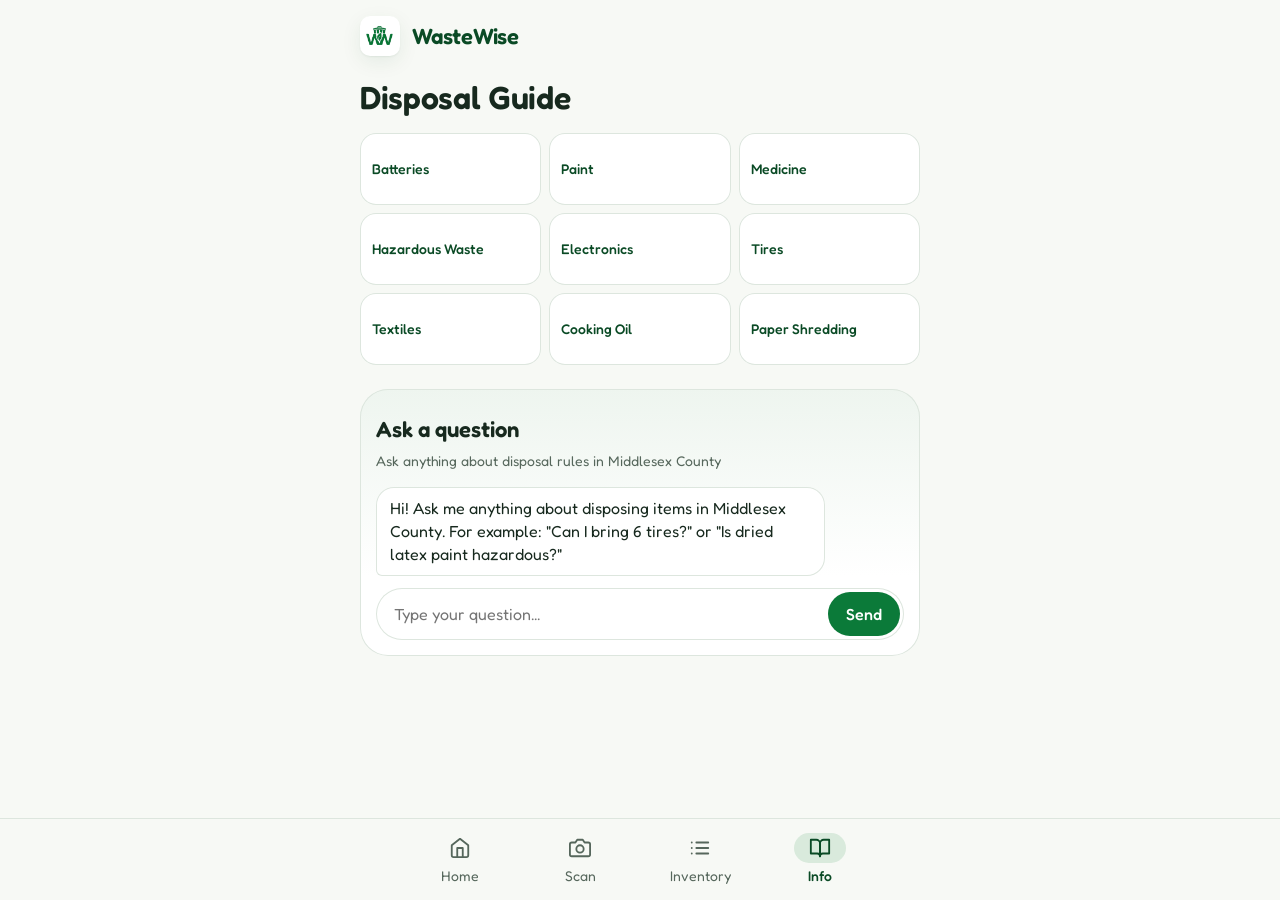
==== commit 545fafb3: "Make it an installable app, clean up" ====
--- a/frontend/info.html
+++ b/frontend/info.html
@@ -5,12 +5,20 @@
   <meta name="viewport" content="width=device-width, initial-scale=1.0" />
   <title>Info | WasteWise</title>
   <link rel="stylesheet" href="css/style.css" />
+  <link rel="icon" type="image/png" href="images/logo.png" />
+  <meta name="theme-color" content="#0b7a39" />
+  <meta name="apple-mobile-web-app-capable" content="yes" />
+  <meta name="mobile-web-app-capable" content="yes" />
+  <meta name="apple-mobile-web-app-status-bar-style" content="default" />
+  <meta name="apple-mobile-web-app-title" content="WasteWise" />
+  <link rel="manifest" href="/manifest.json" />
+  <link rel="apple-touch-icon" href="/icons/apple-touch-icon.png" />
 </head>
 <body>
 
   <header class="header">
     <div class="header-inner">
-      <div class="logo-mark">W</div>
+      <img src="images/logo.png" alt="WasteWise logo" class="logo-img" />
       <div class="logo-text">WasteWise</div>
     </div>
   </header>
@@ -18,7 +26,7 @@
   <section class="page-wrap">
     <h1 class="page-title" style="margin-bottom:16px">Disposal Guide</h1>
 
-    <!-- Category buttons -->
+
     <div class="info-grid">
       <button class="info-cat-btn" onclick="showCategory('rechargeable_batteries')">Batteries</button>
       <button class="info-cat-btn" onclick="showCategory('paint')">Paint</button>
@@ -31,7 +39,7 @@
       <button class="info-cat-btn" onclick="showCategory('paper_shredding')">Paper Shredding</button>
     </div>
 
-    <!-- Category detail panel -->
+
     <div class="cat-detail" id="cat-detail" style="display:none">
       <button class="back-btn" onclick="hideCategory()">Back to categories</button>
       <div class="cat-detail-name" id="cat-detail-name"></div>
@@ -44,7 +52,7 @@
       <ul class="cat-detail-list" id="cat-nuances"></ul>
     </div>
 
-    <!-- AI Chatbot -->
+
     <div class="chatbot-wrap" id="chatbot-wrap">
       <div class="chatbot-title">Ask a question</div>
       <div class="chatbot-subtitle">Ask anything about disposal rules in Middlesex County</div>
@@ -79,5 +87,6 @@
   </nav>
 
   <script src="js/info.js"></script>
+  <script>if ('serviceWorker' in navigator) navigator.serviceWorker.register('/sw.js');</script>
 </body>
 </html>
--- a/frontend/css/style.css
+++ b/frontend/css/style.css
@@ -1,9 +1,3 @@
-/* =========================================================
-   WasteWise shared styles
-   Palette is built from the logo green (#0b7a39) only.
-   Type: Fredoka, four sizes.
-   ========================================================= */
-
 @import url("https://fonts.googleapis.com/css2?family=Fredoka:wght@400;500;600&display=swap");
 
 :root {
@@ -41,7 +35,7 @@
   --page: 560px;
 }
 
-/* ---------- Base ---------- */
+
 *, *::before, *::after { margin: 0; padding: 0; box-sizing: border-box; }
 
 body {
@@ -65,7 +59,7 @@
   *, *::before, *::after { animation: none !important; transition: none !important; }
 }
 
-/* ---------- Buttons ---------- */
+
 .scan-btn, .action-btn, .rescan-btn, .directions-btn, .clear-btn, .chat-send-btn, .notif-btn {
   display: inline-flex;
   align-items: center;
@@ -94,7 +88,7 @@
 .action-btn.secondary:hover, .rescan-btn:hover, .clear-btn:hover,
 .notif-btn.secondary:hover { background: var(--sage); }
 
-/* ---------- Header ---------- */
+
 .header { padding: var(--s4) var(--s4) var(--s3); background: var(--paper); }
 .header-inner {
   display: flex;
@@ -123,7 +117,7 @@
 .logo-text { font-size: var(--t-title); font-weight: 600; color: var(--forest); letter-spacing: -0.01em; }
 .tagline { max-width: var(--page); margin: var(--s1) auto 0; font-size: var(--t-small); color: var(--ink-soft); }
 
-/* ---------- Home: green band ---------- */
+
 .home-band {
   position: relative;
   overflow: hidden;
@@ -165,7 +159,7 @@
   border: 2px solid var(--forest);
 }
 
-/* ---------- Home: scan panel ---------- */
+
 .hero { position: relative; z-index: 1; max-width: calc(var(--page) + 32px); margin: -64px auto 0; padding: 0 var(--s4); }
 .hero-panel {
   display: flex;
@@ -189,7 +183,7 @@
 .hero-or { font-size: var(--t-small); color: var(--ink-soft); margin-top: 2px; }
 .hero .scan-btn { margin-top: var(--s3); padding: 12px 22px; font-size: var(--t-body); }
 
-/* ---------- Home: sections ---------- */
+
 .home-section { max-width: calc(var(--page) + 32px); margin: 0 auto; padding: var(--s6) var(--s4) 0; }
 .section-title { font-size: var(--t-title); font-weight: 600; color: var(--ink); line-height: 1.25; }
 
@@ -221,7 +215,7 @@
 .status-body a { color: var(--leaf); text-decoration: underline; text-underline-offset: 2px; }
 .status-due { color: var(--alert); font-weight: 500; }
 
-/* Category grid */
+
 .cat-group { margin-top: var(--s5); }
 .cat-group-title { font-weight: 500; color: var(--ink); }
 .cat-group-note { font-size: var(--t-small); color: var(--ink-soft); }
@@ -247,7 +241,7 @@
 .cat-btn.everyday .cat-icon { background: var(--mist); color: var(--leaf); }
 .cat-btn.everyday:hover { background: var(--mist); }
 
-/* First-time steps */
+
 .how-list { list-style: none; margin-top: var(--s4); display: grid; grid-template-columns: repeat(2, 1fr); gap: var(--s4) var(--s5); }
 .how-list li { display: flex; gap: var(--s3); font-size: var(--t-small); color: var(--ink-soft); }
 .how-list strong { display: block; font-size: var(--t-body); font-weight: 500; color: var(--ink); }
@@ -266,7 +260,7 @@
 .why-band p { max-width: var(--page); margin: 0 auto; font-size: var(--t-small); color: var(--ink-soft); }
 .why-band strong { display: block; font-size: var(--t-body); font-weight: 500; color: var(--forest); margin-bottom: var(--s1); }
 
-/* ---------- Bottom nav ---------- */
+
 .bottom-nav {
   position: fixed;
   left: 0; right: 0; bottom: 0;
@@ -298,13 +292,13 @@
 .nav-item.active svg { width: 52px; height: 30px; padding: 4px 15px; border-radius: var(--r-pill); background: var(--sage); }
 .nav-item:not(.active) svg { margin: 4px 0; }
 
-/* ---------- Inner pages ---------- */
+
 .scanner-wrap, .page-wrap { max-width: calc(var(--page) + 32px); margin: 0 auto; padding: var(--s3) var(--s4) var(--s5); }
 .page-title-row { display: flex; align-items: flex-end; justify-content: space-between; gap: var(--s3); margin-bottom: var(--s4); }
 .page-title { font-size: var(--t-display); font-weight: 600; line-height: 1.15; letter-spacing: -0.01em; color: var(--ink); }
 .clear-btn { padding: 8px 14px; font-size: var(--t-small); white-space: nowrap; }
 
-/* ---------- Scanner ---------- */
+
 .scanner-instruction { color: var(--ink-soft); margin-bottom: var(--s5); max-width: 36ch; }
 .upload-box {
   position: relative;
@@ -413,7 +407,7 @@
   font-size: var(--t-small);
 }
 
-/* ---------- My items ---------- */
+
 .filter-tabs { display: flex; gap: var(--s1); padding: var(--s1); margin-bottom: var(--s5); border-radius: var(--r-pill); background: var(--mist); }
 .filter-tab {
   flex: 1;
@@ -458,7 +452,7 @@
 .checkbox-wrap { display: flex; align-items: center; cursor: pointer; }
 .checkbox-wrap input { width: 26px; height: 26px; accent-color: var(--leaf); cursor: pointer; }
 
-/* ---------- Info page ---------- */
+
 .info-grid { display: grid; grid-template-columns: repeat(3, 1fr); gap: var(--s2); margin-bottom: var(--s5); }
 .info-cat-btn {
   min-height: 72px;
@@ -484,7 +478,7 @@
 .cat-detail-list li { font-size: var(--t-small); line-height: 1.7; }
 .cat-detail-list li::marker { color: var(--leaf); }
 
-/* ---------- Chatbot ---------- */
+
 .chatbot-wrap { padding: var(--s5) var(--s4) var(--s4); margin-bottom: var(--s5); border-radius: var(--r-lg); background: linear-gradient(180deg, var(--mist) 0%, var(--white) 70%); box-shadow: inset 0 0 0 1px var(--line); }
 .chatbot-title { font-size: var(--t-title); font-weight: 600; }
 .chatbot-subtitle { margin: var(--s1) 0 var(--s4); font-size: var(--t-small); color: var(--ink-soft); }
@@ -498,7 +492,7 @@
 .chat-input { flex: 1; min-width: 0; padding: 10px 14px; border: none; background: transparent; outline: none; }
 .chat-send-btn { padding: 10px 18px; }
 
-/* ---------- Reminders ---------- */
+
 .notif-header { display: flex; align-items: center; gap: var(--s3); max-width: var(--page); margin: 0 auto; padding: var(--s4) var(--s4) var(--s2); }
 .notif-header h1 { font-size: var(--t-display); font-weight: 600; line-height: 1.15; }
 .notif-back { width: 40px; height: 40px; display: grid; place-items: center; border-radius: var(--r-pill); background: var(--mist); color: var(--forest); }
@@ -530,7 +524,7 @@
 .notif-actions .notif-btn { padding: 7px 14px; }
 .notif-empty { padding: var(--s6) 0; color: var(--ink-soft); }
 
-/* ---------- Screen sizes ---------- */
+
 @media (min-width: 720px) {
   .home-band { padding-bottom: 104px; }
   .cat-grid { grid-template-columns: repeat(3, 1fr); }
